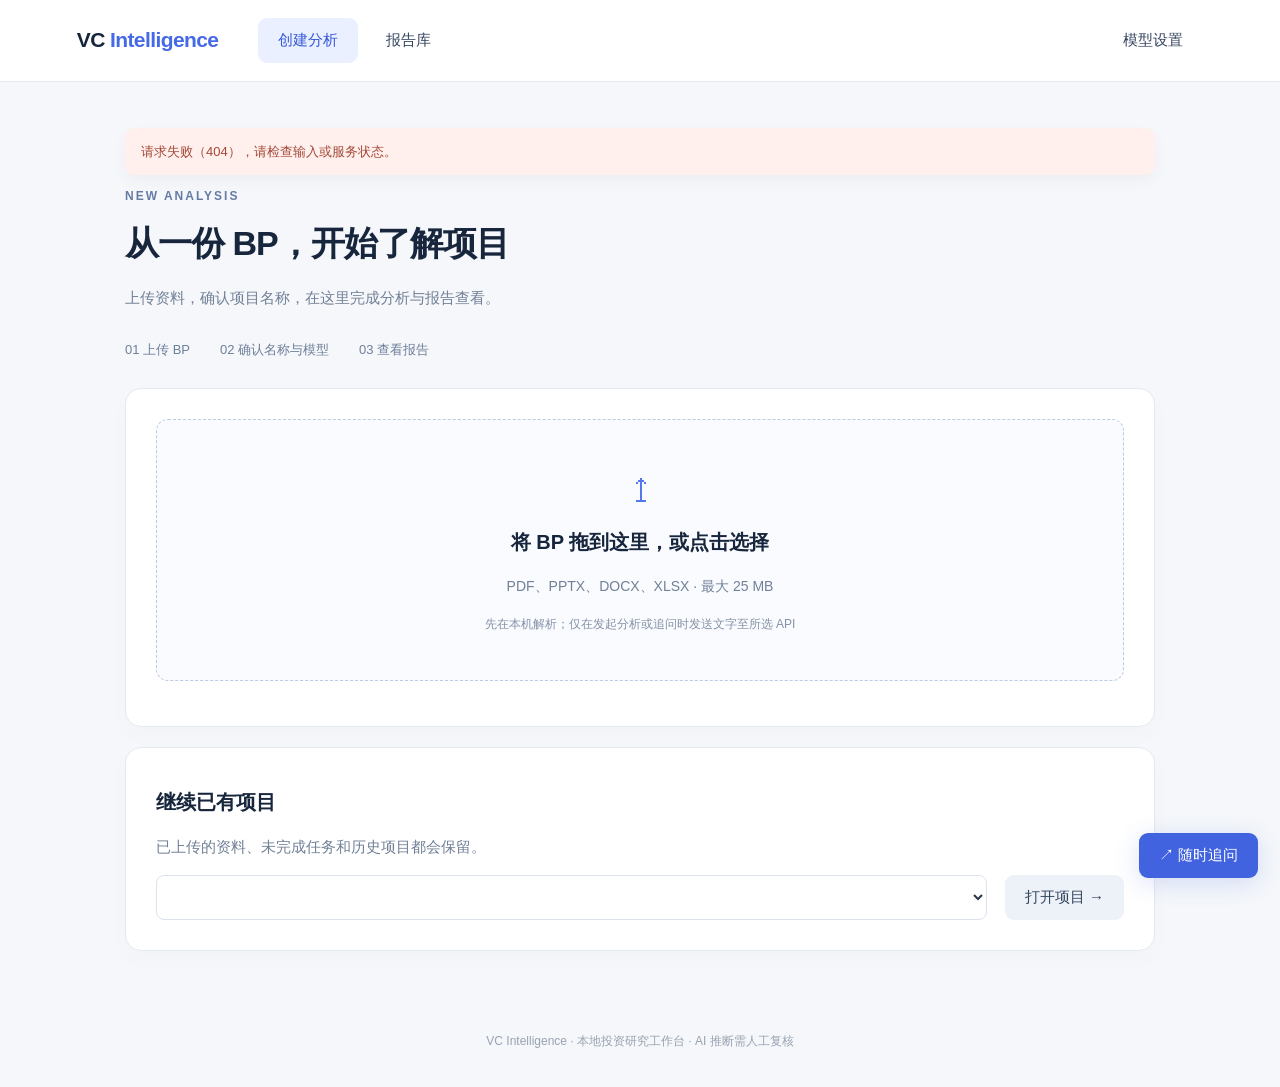
==== frontend/web/index.html @ 7c80b3a0 "feat: build upload-first AI research workspace with ChatGPT settings" ====
<!doctype html>
<html lang="zh-CN"><head><meta charset="utf-8"><meta name="viewport" content="width=device-width,initial-scale=1"><title>VC Intelligence · 投资研究</title><link rel="stylesheet" href="style.css"><script src="app.js" defer></script></head><body>
<header><a class="brand" href="#create">VC <span>Intelligence</span></a><nav aria-label="主导航"><button data-page="create" class="active">创建分析</button><button data-page="library">报告库 <span id="reportCount"></span></button></nav><button data-page="settings" class="settings-nav">模型设置</button></header>
<main><div id="toast" role="status" class="hidden notice"></div>
<section id="create" class="page"><div class="eyebrow">NEW ANALYSIS</div><h1>从一份 BP，开始了解项目</h1><p class="subtitle">上传资料，确认项目名称，在这里完成分析与报告查看。</p><div class="steps"><span>01 上传 BP</span><span>02 确认名称与模型</span><span>03 查看报告</span></div>
<div id="uploadCard" class="card"><label id="drop" class="drop" tabindex="0" for="file"><span class="upload-icon">↥</span><h2>将 BP 拖到这里，或点击选择</h2><p>PDF、PPTX、DOCX、XLSX · 最大 25 MB</p><small>先在本机解析；仅在发起分析或追问时发送文字至所选 API</small></label><input id="file" type="file" accept=".pdf,.pptx,.docx,.xlsx" hidden><div id="selectedFile" class="row hidden"><p id="fileLabel"></p><button id="importButton" class="primary">识别 BP →</button></div><p id="uploadStatus" role="status"></p></div>
<div id="projectCard" class="card hidden"><div class="row"><h2>确认项目信息</h2><button id="newProject">＋ 新的分析</button></div><form id="renameForm"><label>项目名称<input id="projectName" maxlength="200" required></label><div class="row"><small id="nameSource"></small><button type="submit">保存名称</button></div></form><div id="documents"></div><h3>选择分析模型</h3><div id="modelChoices" class="choices"></div><div class="notice">AI 输出基于企业资料，未经独立核验。发起分析将调用所选模型 API，按服务商规则计费；每次最多选择 5 个模型。</div><div class="row action-row"><small>上限：60,000 字符输入 · 3 路同时调用</small><button id="runButton" class="primary">生成分析报告 →</button></div><details><summary>资料与事实记录</summary><div id="facts"></div><form id="factForm"><h3>补充有原文支持的事实</h3><label>原文文件<select id="factDocument"></select></label><div class="row"><button type="button" id="prevSources">上一批</button><small id="sourcePage"></small><button type="button" id="nextSources">下一批</button></div><label>原文片段<select id="factSegment"></select></label><pre id="sourceText"></pre><label>字段<select id="factField"></select></label><label>字段值<textarea id="factValue" maxlength="3000" required></textarea></label><label>逐字引文<textarea id="factQuote" maxlength="4000" required></textarea></label><button type="submit">保存待审核记录</button></form></details></div>
<div id="jobs"></div><div id="currentReports"></div><div class="card"><h2>继续已有项目</h2><p>已上传的资料、未完成任务和历史项目都会保留。</p><div class="row"><select id="resumeProject" aria-label="已有项目"></select><button id="resumeButton">打开项目 →</button></div></div></section>
<section id="library" class="page hidden"><div class="eyebrow">REPORT LIBRARY</div><h1>已完成报告</h1><p class="subtitle">每个模型独立成稿，每一份研究都保留来源。</p><input id="search" placeholder="搜索项目名称或模型…" aria-label="搜索报告"><div id="reportList"></div><div id="reportDetail"></div></section>
<section id="settings" class="page hidden"><div class="eyebrow">MODEL SETTINGS</div><h1>你的 AI 模型</h1><p class="subtitle">默认接入 ChatGPT，也可添加其他 OpenAI 兼容接口。</p><div class="notice">API Key 仅提交到本机后端，加密保存，不回显。请使用 OpenAI API 密钥；模型 ID 可根据账号权限修改。连接测试会产生少量 API 用量。</div><div id="modelList"></div><div class="card"><h2 id="modelFormTitle">添加模型</h2><form id="modelForm"><label>显示名称<input id="modelName" maxlength="80" required placeholder="ChatGPT"></label><div class="two"><label>接口类型<select id="apiKind"><option value="responses">OpenAI Responses</option><option value="chat_completions">OpenAI 兼容 Chat Completions</option></select></label><label>模型 ID<input id="modelCode" maxlength="200" required placeholder="gpt-5-mini"></label></div><label>API Base URL<input id="modelUrl" required placeholder="https://api.openai.com/v1" maxlength="500"></label><label>API Key<input id="apiKey" type="password" autocomplete="new-password" maxlength="1000" placeholder="编辑时留空保留已存密钥"></label><div class="two"><label>最大输出 Token<input id="maxTokens" type="number" min="500" max="16000" value="6000" required></label><div class="checks"><label><input type="checkbox" id="modelEnabled" checked> 启用模型</label><label><input type="checkbox" id="clearKey"> 清除已存密钥</label></div></div><div class="row"><button id="cancelModel" type="button">取消编辑 / 清空</button><button class="primary" type="submit">保存模型设置</button></div></form></div></section>
</main><aside id="chat" class="chat hidden" aria-label="项目追问"><div class="row"><h2>项目追问</h2><button id="closeChat" aria-label="关闭追问">×</button></div><p id="chatContext"></p><label>回答模型<select id="chatModel"></select></label><small id="chatReport"></small><button id="clearReport" class="text-button hidden">改为基于当前资料追问</button><div id="messages" aria-live="polite"></div><form id="chatForm"><textarea id="question" maxlength="3000" placeholder="例如：哪些问题需要优先尽调？" required></textarea><button id="askButton" class="primary" type="submit">发送追问</button></form><small>回答会发送当前项目资料和最近对话到所选 API。</small></aside><button id="toggleChat" class="chat-toggle primary">↗ 随时追问</button><footer>VC Intelligence · 本地投资研究工作台 · AI 推断需人工复核</footer></body></html>
---- frontend/web/style.css ----
*{box-sizing:border-box}body{margin:0;background:#f5f7fa;color:#17263c;font:15px/1.65 "Segoe UI","Microsoft YaHei",sans-serif}header{background:#fff;border-bottom:1px solid #e4e9f0;padding:18px 6%;display:flex;align-items:center;gap:40px;position:sticky;top:0;z-index:5}.brand{text-decoration:none;color:inherit;font-weight:750;font-size:21px;letter-spacing:-.6px}.brand span{color:#4669e8}nav{display:flex;gap:8px}button{font:inherit;cursor:pointer;border:0;border-radius:9px;padding:10px 20px;background:#edf1f8;color:#35455f}button:hover{filter:brightness(.97)}button:focus-visible,a:focus-visible{outline:3px solid #93acf8;outline-offset:3px}button:disabled{opacity:.5;cursor:wait}nav button{background:transparent}.active{background:#eaf0ff;color:#3458d6}.settings-nav{margin-left:auto;background:transparent}main{max-width:1080px;margin:46px auto;padding:0 25px}.eyebrow{color:#657ba6;font-size:12px;font-weight:700;letter-spacing:2px}h1{font-size:34px;letter-spacing:-1px;margin:8px 0}h2{font-size:20px;margin:8px 0 16px}h3{font-size:16px;margin-top:24px}.subtitle,p{color:#718096}.steps{display:flex;gap:30px;margin:28px 0;color:#6e7f9a;font-size:13px}.card{background:#fff;border:1px solid #e4e9f0;border-radius:16px;padding:30px;margin:20px 0;box-shadow:0 8px 25px #233e6805}.drop{display:block;border:1.5px dashed #bccae4;border-radius:12px;text-align:center;padding:45px 20px;background:#f9fbff;cursor:pointer}.drop:hover,.drop.drag{border-color:#5577ec;background:#f0f5ff}.upload-icon{display:block;font-size:32px;color:#5577ec}small{color:#8491a5;font-size:12px}input:not([type=checkbox]),textarea,select{font:inherit;width:100%;padding:12px 14px;border:1px solid #dce3ef;border-radius:8px;background:white;color:#26384d;margin:8px 0 16px}input[type=checkbox]{accent-color:#4263df}textarea{resize:vertical;min-height:85px}label{font-size:14px}.primary{background:#4263df;color:white}.row{display:flex;justify-content:space-between;align-items:center;gap:18px}.row select{flex:1;width:auto;margin:0}.row button{flex-shrink:0}.pill{display:inline-block;font-size:12px;padding:4px 10px;border-radius:20px;background:#edf7f2;color:#458468}.pill.failed{background:#fff0ed;color:#b85f51}.pill.running,.pill.queued{background:#edf1fc;color:#516cba}.notice{background:#f0f3fa;border-radius:9px;padding:13px 16px;color:#60728d;font-size:13px;margin:12px 0}.notice.error{background:#fff0ed;color:#a54837}.notice.success{background:#edf7f2;color:#387255}.two{display:grid;grid-template-columns:1fr 1fr;gap:24px}.checks{display:flex;flex-direction:column;justify-content:center;gap:12px}.choices{display:flex;gap:14px;flex-wrap:wrap;margin:18px 0}.choices label{background:#f6f8fc;padding:10px 15px;border:1px solid #e0e7f1;border-radius:9px}.action-row{margin-top:24px}.report-body{white-space:pre-wrap;overflow-wrap:anywhere;color:#32445c}.report-section{border-top:1px solid #e8edf4;margin-top:24px;padding-top:8px}.report-actions{margin-top:24px}details{margin-top:20px;border-top:1px solid #e6ebf2;padding-top:15px}summary{cursor:pointer;color:#5c7291}pre{white-space:pre-wrap;overflow-wrap:anywhere;font:13px/1.7 "Microsoft YaHei",sans-serif;background:#f7f9fc;border-radius:8px;padding:15px;max-height:300px;overflow:auto}.chat{position:fixed;right:22px;bottom:84px;width:min(430px,calc(100vw - 32px));height:min(740px,80vh);background:#fff;border:1px solid #dce3ef;border-radius:16px;padding:22px;box-shadow:0 15px 60px #17263c25;z-index:15;display:flex;flex-direction:column}.chat p{margin:0 0 8px}.chat select{padding:7px;margin:3px 0 8px}.chat h2{margin:0}.chat .row button{padding:5px 12px}.chat #messages{overflow:auto;flex:1;min-height:90px}.chat textarea{min-height:65px;margin:10px 0}.chat small{font-size:11px}.message{background:#f3f6fb;border-radius:10px;padding:14px;margin:12px 0;overflow-wrap:anywhere}.message .answer{white-space:pre-wrap}.message .question{font-weight:600;margin-bottom:10px}.chat-toggle{position:fixed;right:22px;bottom:22px;box-shadow:0 5px 25px #4263df30;z-index:16}.text-button{background:none;padding:3px;color:#4263df;font-size:12px}.hidden{display:none!important}footer{text-align:center;color:#98a2b1;font-size:12px;padding:35px}.job{padding:18px 25px}.file{margin:14px 0;padding:14px;background:#f8fafc;border-radius:10px}a{color:#4263df}.pdf-link{display:inline-block;text-decoration:none;background:#4263df;color:white;padding:10px 20px;border-radius:9px}#toast{position:sticky;top:83px;z-index:6;box-shadow:0 6px 15px #17263c0a}.subtle{color:#8592a5}@media(max-width:650px){header{flex-wrap:wrap;gap:10px;padding:14px 20px}nav{order:3;width:100%}nav button{flex:1}.settings-nav{padding:8px}.two{grid-template-columns:1fr;gap:0}main{margin-top:24px;padding:0 16px}h1{font-size:27px}.card{padding:20px}.row{flex-wrap:wrap}.steps{gap:12px;font-size:11px}.chat{right:16px;bottom:78px}.chat-toggle{right:16px}#toast{top:130px}}
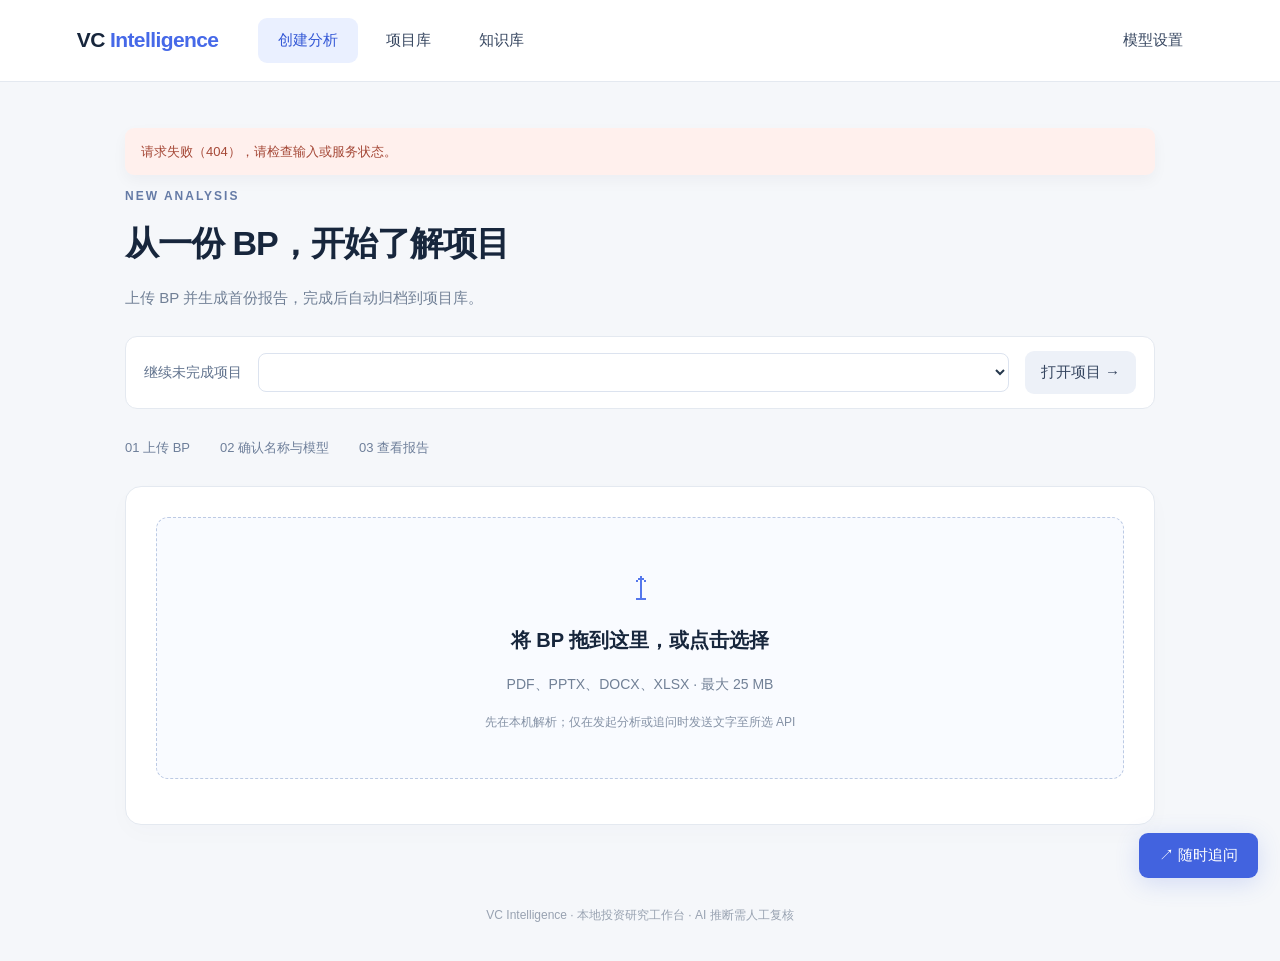
==== commit bb3e89ee: "feat: organize BP projects and prepare BP-Insight release" ====
--- a/frontend/web/index.html
+++ b/frontend/web/index.html
@@ -1,11 +1,12 @@
 <!doctype html>
-<html lang="zh-CN"><head><meta charset="utf-8"><meta name="viewport" content="width=device-width,initial-scale=1"><title>VC Intelligence · 投资研究</title><link rel="stylesheet" href="style.css"><script src="app.js" defer></script></head><body>
-<header><a class="brand" href="#create">VC <span>Intelligence</span></a><nav aria-label="主导航"><button data-page="create" class="active">创建分析</button><button data-page="library">报告库 <span id="reportCount"></span></button></nav><button data-page="settings" class="settings-nav">模型设置</button></header>
+<html lang="zh-CN"><head><meta charset="utf-8"><meta name="viewport" content="width=device-width,initial-scale=1"><title>VC Intelligence · 投资研究</title><link rel="stylesheet" href="style.css?v=20261110-3"><script src="app.js?v=20261110-5" defer></script></head><body>
+<header><a class="brand" href="#create">VC <span>Intelligence</span></a><nav aria-label="主导航"><button data-page="create" class="active">创建分析</button><button data-page="library">项目库</button><button data-page="knowledge">知识库</button></nav><button data-page="settings" class="settings-nav">模型设置</button></header>
 <main><div id="toast" role="status" class="hidden notice"></div>
-<section id="create" class="page"><div class="eyebrow">NEW ANALYSIS</div><h1>从一份 BP，开始了解项目</h1><p class="subtitle">上传资料，确认项目名称，在这里完成分析与报告查看。</p><div class="steps"><span>01 上传 BP</span><span>02 确认名称与模型</span><span>03 查看报告</span></div>
+<section id="create" class="page"><div class="eyebrow">NEW ANALYSIS</div><h1>从一份 BP，开始了解项目</h1><p class="subtitle">上传 BP 并生成首份报告，完成后自动归档到项目库。</p><div class="project-switcher"><label for="resumeProject">继续未完成项目</label><select id="resumeProject" aria-label="已有项目"></select><button id="resumeButton">打开项目 →</button></div><div class="steps"><span>01 上传 BP</span><span>02 确认名称与模型</span><span>03 查看报告</span></div>
 <div id="uploadCard" class="card"><label id="drop" class="drop" tabindex="0" for="file"><span class="upload-icon">↥</span><h2>将 BP 拖到这里，或点击选择</h2><p>PDF、PPTX、DOCX、XLSX · 最大 25 MB</p><small>先在本机解析；仅在发起分析或追问时发送文字至所选 API</small></label><input id="file" type="file" accept=".pdf,.pptx,.docx,.xlsx" hidden><div id="selectedFile" class="row hidden"><p id="fileLabel"></p><button id="importButton" class="primary">识别 BP →</button></div><p id="uploadStatus" role="status"></p></div>
-<div id="projectCard" class="card hidden"><div class="row"><h2>确认项目信息</h2><button id="newProject">＋ 新的分析</button></div><form id="renameForm"><label>项目名称<input id="projectName" maxlength="200" required></label><div class="row"><small id="nameSource"></small><button type="submit">保存名称</button></div></form><div id="documents"></div><h3>选择分析模型</h3><div id="modelChoices" class="choices"></div><div class="notice">AI 输出基于企业资料，未经独立核验。发起分析将调用所选模型 API，按服务商规则计费；每次最多选择 5 个模型。</div><div class="row action-row"><small>上限：60,000 字符输入 · 3 路同时调用</small><button id="runButton" class="primary">生成分析报告 →</button></div><details><summary>资料与事实记录</summary><div id="facts"></div><form id="factForm"><h3>补充有原文支持的事实</h3><label>原文文件<select id="factDocument"></select></label><div class="row"><button type="button" id="prevSources">上一批</button><small id="sourcePage"></small><button type="button" id="nextSources">下一批</button></div><label>原文片段<select id="factSegment"></select></label><pre id="sourceText"></pre><label>字段<select id="factField"></select></label><label>字段值<textarea id="factValue" maxlength="3000" required></textarea></label><label>逐字引文<textarea id="factQuote" maxlength="4000" required></textarea></label><button type="submit">保存待审核记录</button></form></details></div>
-<div id="jobs"></div><div id="currentReports"></div><div class="card"><h2>继续已有项目</h2><p>已上传的资料、未完成任务和历史项目都会保留。</p><div class="row"><select id="resumeProject" aria-label="已有项目"></select><button id="resumeButton">打开项目 →</button></div></div></section>
-<section id="library" class="page hidden"><div class="eyebrow">REPORT LIBRARY</div><h1>已完成报告</h1><p class="subtitle">每个模型独立成稿，每一份研究都保留来源。</p><input id="search" placeholder="搜索项目名称或模型…" aria-label="搜索报告"><div id="reportList"></div><div id="reportDetail"></div></section>
+<div id="createWorkspace"></div><div id="workspace"><div id="projectCard" class="card hidden"><div class="row"><h2>确认项目信息</h2><button id="newProject">＋ 新的分析</button></div><form id="renameForm"><label>项目名称<input id="projectName" maxlength="200" required></label><div class="row"><small id="nameSource"></small><button type="submit">保存名称</button></div></form><div id="documents"></div><h3>选择分析模型</h3><div id="modelChoices" class="choices"></div><div class="notice">AI 输出基于企业资料，未经独立核验。发起分析将调用所选模型 API，按服务商规则计费；每次最多选择 5 个模型。</div><div class="row action-row"><small>上限：60,000 字符输入 · 3 路同时调用</small><button id="runButton" class="primary">生成分析报告 →</button></div></div>
+<div id="jobs"></div><div id="currentReports"></div></div></section>
+<section id="library" class="page hidden"><div class="eyebrow">PROJECT LIBRARY</div><h1>项目库</h1><p class="subtitle">一份 BP，一个项目。在项目内切换 AI 继续分析，保留每一份报告与追问。</p><input id="search" placeholder="搜索项目名称或模型…" aria-label="搜索项目"><div id="reportList"></div><div id="libraryWorkspace"></div></section>
+<section id="knowledge" class="page hidden"><div class="eyebrow">RESEARCH KNOWLEDGE</div><h1>知识库</h1><p class="subtitle">沉淀产研报告与行业资料，为每一次项目研究积累依据。</p><div class="card"><div class="row"><h2>产研报告</h2><span class="pill queued">功能筹备中</span></div><div class="drop" style="cursor:default"><span class="upload-icon">▤</span><h2>这里将收录你的产研报告</h2><p>后续可在这里上传、分类和查找行业研究资料。</p><small>当前已开放知识库入口，报告上传与检索将在后续接入。</small></div></div></section>
 <section id="settings" class="page hidden"><div class="eyebrow">MODEL SETTINGS</div><h1>你的 AI 模型</h1><p class="subtitle">默认接入 ChatGPT，也可添加其他 OpenAI 兼容接口。</p><div class="notice">API Key 仅提交到本机后端，加密保存，不回显。请使用 OpenAI API 密钥；模型 ID 可根据账号权限修改。连接测试会产生少量 API 用量。</div><div id="modelList"></div><div class="card"><h2 id="modelFormTitle">添加模型</h2><form id="modelForm"><label>显示名称<input id="modelName" maxlength="80" required placeholder="ChatGPT"></label><div class="two"><label>接口类型<select id="apiKind"><option value="responses">OpenAI Responses</option><option value="chat_completions">OpenAI 兼容 Chat Completions</option></select></label><label>模型 ID<input id="modelCode" maxlength="200" required placeholder="gpt-5-mini"></label></div><label>API Base URL<input id="modelUrl" required placeholder="https://api.openai.com/v1" maxlength="500"></label><label>API Key<input id="apiKey" type="password" autocomplete="new-password" maxlength="1000" placeholder="编辑时留空保留已存密钥"></label><div class="two"><label>最大输出 Token<input id="maxTokens" type="number" min="500" max="16000" value="6000" required></label><div class="checks"><label><input type="checkbox" id="modelEnabled" checked> 启用模型</label><label><input type="checkbox" id="clearKey"> 清除已存密钥</label></div></div><div class="row"><button id="cancelModel" type="button">取消编辑 / 清空</button><button class="primary" type="submit">保存模型设置</button></div></form></div></section>
 </main><aside id="chat" class="chat hidden" aria-label="项目追问"><div class="row"><h2>项目追问</h2><button id="closeChat" aria-label="关闭追问">×</button></div><p id="chatContext"></p><label>回答模型<select id="chatModel"></select></label><small id="chatReport"></small><button id="clearReport" class="text-button hidden">改为基于当前资料追问</button><div id="messages" aria-live="polite"></div><form id="chatForm"><textarea id="question" maxlength="3000" placeholder="例如：哪些问题需要优先尽调？" required></textarea><button id="askButton" class="primary" type="submit">发送追问</button></form><small>回答会发送当前项目资料和最近对话到所选 API。</small></aside><button id="toggleChat" class="chat-toggle primary">↗ 随时追问</button><footer>VC Intelligence · 本地投资研究工作台 · AI 推断需人工复核</footer></body></html>
--- a/frontend/web/style.css
+++ b/frontend/web/style.css
@@ -1 +1,3 @@
 *{box-sizing:border-box}body{margin:0;background:#f5f7fa;color:#17263c;font:15px/1.65 "Segoe UI","Microsoft YaHei",sans-serif}header{background:#fff;border-bottom:1px solid #e4e9f0;padding:18px 6%;display:flex;align-items:center;gap:40px;position:sticky;top:0;z-index:5}.brand{text-decoration:none;color:inherit;font-weight:750;font-size:21px;letter-spacing:-.6px}.brand span{color:#4669e8}nav{display:flex;gap:8px}button{font:inherit;cursor:pointer;border:0;border-radius:9px;padding:10px 20px;background:#edf1f8;color:#35455f}button:hover{filter:brightness(.97)}button:focus-visible,a:focus-visible{outline:3px solid #93acf8;outline-offset:3px}button:disabled{opacity:.5;cursor:wait}nav button{background:transparent}.active{background:#eaf0ff;color:#3458d6}.settings-nav{margin-left:auto;background:transparent}main{max-width:1080px;margin:46px auto;padding:0 25px}.eyebrow{color:#657ba6;font-size:12px;font-weight:700;letter-spacing:2px}h1{font-size:34px;letter-spacing:-1px;margin:8px 0}h2{font-size:20px;margin:8px 0 16px}h3{font-size:16px;margin-top:24px}.subtitle,p{color:#718096}.steps{display:flex;gap:30px;margin:28px 0;color:#6e7f9a;font-size:13px}.card{background:#fff;border:1px solid #e4e9f0;border-radius:16px;padding:30px;margin:20px 0;box-shadow:0 8px 25px #233e6805}.drop{display:block;border:1.5px dashed #bccae4;border-radius:12px;text-align:center;padding:45px 20px;background:#f9fbff;cursor:pointer}.drop:hover,.drop.drag{border-color:#5577ec;background:#f0f5ff}.upload-icon{display:block;font-size:32px;color:#5577ec}small{color:#8491a5;font-size:12px}input:not([type=checkbox]),textarea,select{font:inherit;width:100%;padding:12px 14px;border:1px solid #dce3ef;border-radius:8px;background:white;color:#26384d;margin:8px 0 16px}input[type=checkbox]{accent-color:#4263df}textarea{resize:vertical;min-height:85px}label{font-size:14px}.primary{background:#4263df;color:white}.row{display:flex;justify-content:space-between;align-items:center;gap:18px}.row select{flex:1;width:auto;margin:0}.row button{flex-shrink:0}.pill{display:inline-block;font-size:12px;padding:4px 10px;border-radius:20px;background:#edf7f2;color:#458468}.pill.failed{background:#fff0ed;color:#b85f51}.pill.running,.pill.queued{background:#edf1fc;color:#516cba}.notice{background:#f0f3fa;border-radius:9px;padding:13px 16px;color:#60728d;font-size:13px;margin:12px 0}.notice.error{background:#fff0ed;color:#a54837}.notice.success{background:#edf7f2;color:#387255}.two{display:grid;grid-template-columns:1fr 1fr;gap:24px}.checks{display:flex;flex-direction:column;justify-content:center;gap:12px}.choices{display:flex;gap:14px;flex-wrap:wrap;margin:18px 0}.choices label{background:#f6f8fc;padding:10px 15px;border:1px solid #e0e7f1;border-radius:9px}.action-row{margin-top:24px}.report-body{white-space:pre-wrap;overflow-wrap:anywhere;color:#32445c}.report-section{border-top:1px solid #e8edf4;margin-top:24px;padding-top:8px}.report-actions{margin-top:24px}details{margin-top:20px;border-top:1px solid #e6ebf2;padding-top:15px}summary{cursor:pointer;color:#5c7291}pre{white-space:pre-wrap;overflow-wrap:anywhere;font:13px/1.7 "Microsoft YaHei",sans-serif;background:#f7f9fc;border-radius:8px;padding:15px;max-height:300px;overflow:auto}.chat{position:fixed;right:22px;bottom:84px;width:min(430px,calc(100vw - 32px));height:min(740px,80vh);background:#fff;border:1px solid #dce3ef;border-radius:16px;padding:22px;box-shadow:0 15px 60px #17263c25;z-index:15;display:flex;flex-direction:column}.chat p{margin:0 0 8px}.chat select{padding:7px;margin:3px 0 8px}.chat h2{margin:0}.chat .row button{padding:5px 12px}.chat #messages{overflow:auto;flex:1;min-height:90px}.chat textarea{min-height:65px;margin:10px 0}.chat small{font-size:11px}.message{background:#f3f6fb;border-radius:10px;padding:14px;margin:12px 0;overflow-wrap:anywhere}.message .answer{white-space:pre-wrap}.message .question{font-weight:600;margin-bottom:10px}.chat-toggle{position:fixed;right:22px;bottom:22px;box-shadow:0 5px 25px #4263df30;z-index:16}.text-button{background:none;padding:3px;color:#4263df;font-size:12px}.hidden{display:none!important}footer{text-align:center;color:#98a2b1;font-size:12px;padding:35px}.job{padding:18px 25px}.file{margin:14px 0;padding:14px;background:#f8fafc;border-radius:10px}a{color:#4263df}.pdf-link{display:inline-block;text-decoration:none;background:#4263df;color:white;padding:10px 20px;border-radius:9px}#toast{position:sticky;top:83px;z-index:6;box-shadow:0 6px 15px #17263c0a}.subtle{color:#8592a5}@media(max-width:650px){header{flex-wrap:wrap;gap:10px;padding:14px 20px}nav{order:3;width:100%}nav button{flex:1}.settings-nav{padding:8px}.two{grid-template-columns:1fr;gap:0}main{margin-top:24px;padding:0 16px}h1{font-size:27px}.card{padding:20px}.row{flex-wrap:wrap}.steps{gap:12px;font-size:11px}.chat{right:16px;bottom:78px}.chat-toggle{right:16px}#toast{top:130px}}
+
+.project-switcher{display:flex;align-items:center;gap:16px;margin:25px 0 10px;padding:14px 18px;background:white;border:1px solid #e4e9f0;border-radius:12px}.project-switcher label{white-space:nowrap;color:#60728d}.project-switcher select{flex:1;min-width:0;width:auto;margin:0;padding:9px 12px}.project-switcher button{white-space:nowrap;padding:9px 16px}@media(max-width:650px){.project-switcher{flex-wrap:wrap;gap:10px;padding:14px}.project-switcher label{width:100%}.project-switcher select{flex:1}.project-switcher button{padding:9px 12px}}
